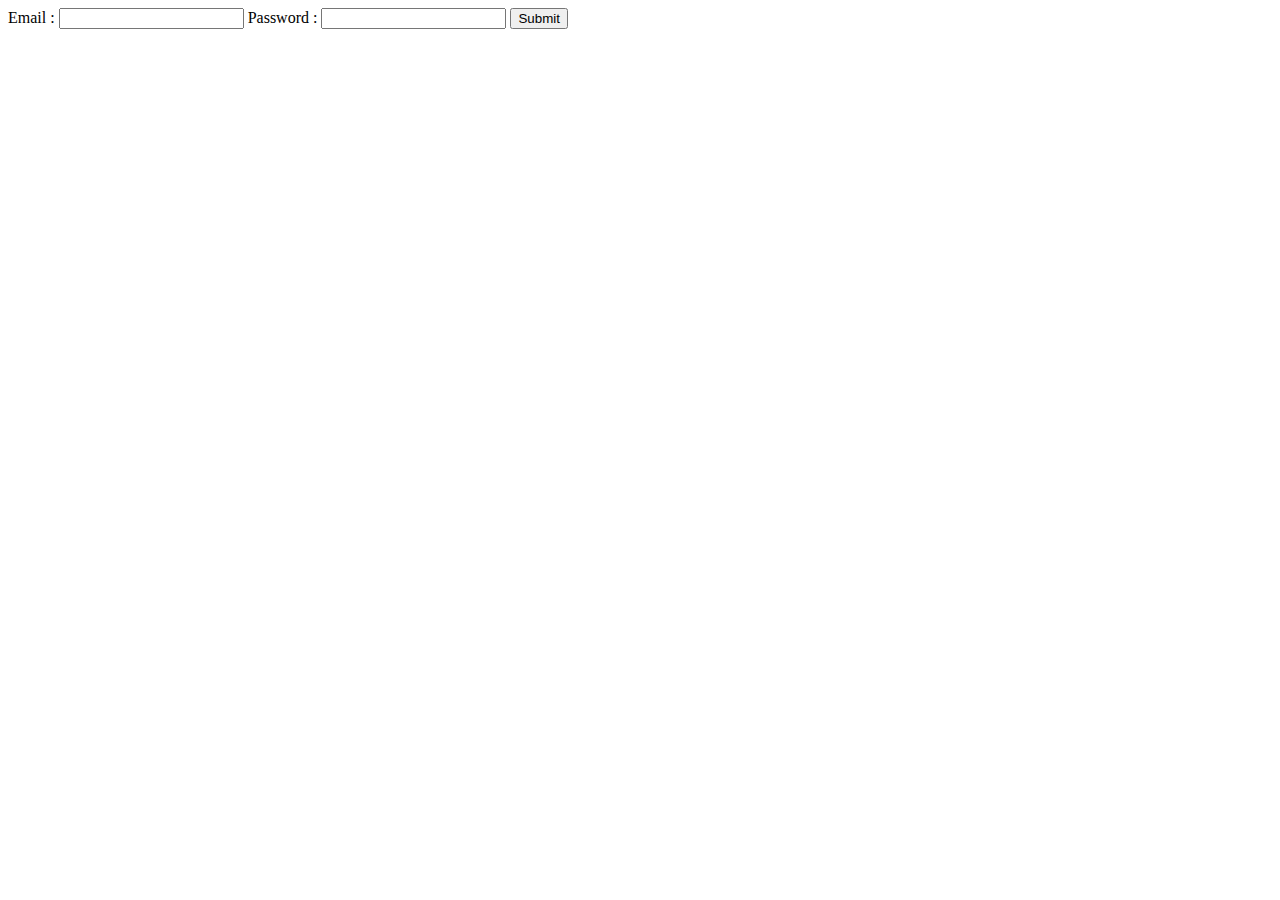
==== views/admin/login.html @ 6c3e3ad5 "Panel admin V1" ====
<!DOCTYPE html>
<html lang="en">
<head>
    <meta charset="UTF-8">
    <meta name="viewport" content="width=device-width, initial-scale=1.0">
    <title>Document</title>
</head>
<body>
    <form action="/admin/connect" method="post">
        <label for="email">Email :
            <input type="email" name="email" id="email">
        </label>
        <label for="pwd">Password :
            <input type="password" name="pwd" id="pwd">
        </label>
        <button type="submit">Submit</button>
    </form>
</body>
</html>
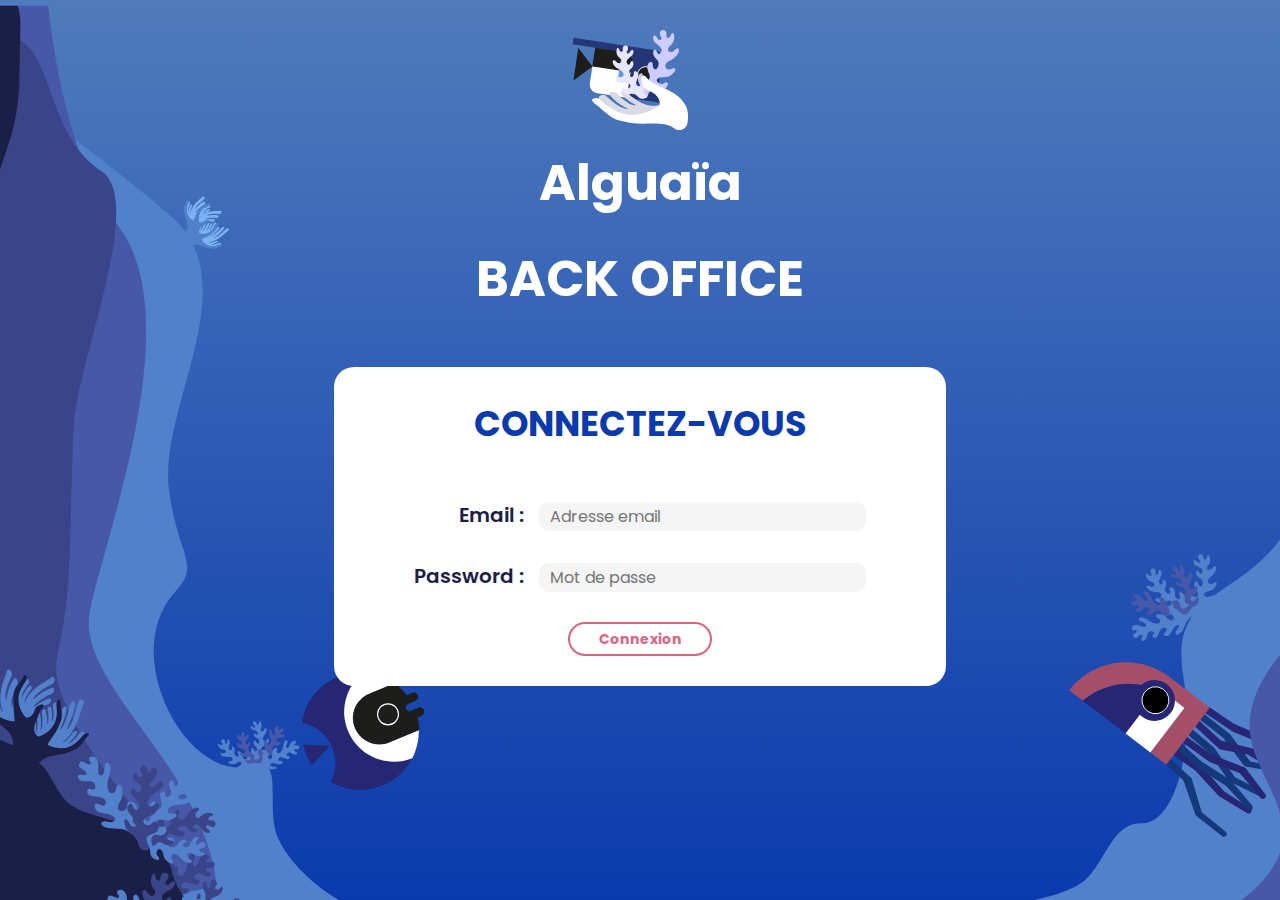
==== commit 5844187f: "Edit Panel admin" ====
--- a/views/admin/login.html
+++ b/views/admin/login.html
@@ -1,19 +1,32 @@
 <!DOCTYPE html>
-<html lang="en">
-<head>
-    <meta charset="UTF-8">
-    <meta name="viewport" content="width=device-width, initial-scale=1.0">
-    <title>Document</title>
-</head>
-<body>
-    <form action="/admin/connect" method="post">
-        <label for="email">Email :
-            <input type="email" name="email" id="email">
-        </label>
-        <label for="pwd">Password :
-            <input type="password" name="pwd" id="pwd">
-        </label>
-        <button type="submit">Submit</button>
-    </form>
-</body>
+<html lang="fr">
+    <head>
+        <meta charset="utf-8">
+        <meta name="author" content="TonNom">
+        <meta name="viewport" content="width=device-width">
+        <link rel="icon" type="image/png" href="/views/assets/img/logo.png"/>
+        <title>Titre</title>
+        <link href="/views/assets/css/reset.css" rel="stylesheet" type="text/css">
+        <link href="/views/admin/assets/css/login.css" rel="stylesheet" type="text/css">
+        <link href="assets/css/font.css" rel="stylesheet" type="text/css">
+    </head>
+    <body>
+        <div class="content">
+            <img src="/views/assets/img/logo_white.svg" id="logo" alt="Logo Alguaïa">
+            <h1>Alguaïa</h1>
+            <h1>BACK OFFICE</h1>
+            <form action="/admin/connect" method="post">
+                <h2>CONNECTEZ-VOUS</h2>
+                <div class="field">
+                    <label for="email">Email :
+                        <input type="email" name="email" id="email" placeholder="Adresse email">
+                    </label>
+                    <label for="pwd">Password :
+                        <input type="password" name="pwd" id="pwd" placeholder="Mot de passe">
+                    </label>
+                </div>
+                <button type="submit" id="submit">Connexion</button>
+            </form>
+        </div>
+    </body>
 </html>--- a/views/admin/assets/css/login.css
+++ b/views/admin/assets/css/login.css
@@ -0,0 +1,93 @@
+body{
+    background-image: url('../img/normal_bg.svg'),linear-gradient(#4F7BBC,#0B3AAD);
+    background-repeat: no-repeat;
+    background-size: cover;
+    height: 100vh;
+
+}
+@media screen and (max-width:1280px){
+    body{
+        background-image: url('../img/1280bg.svg'),linear-gradient(#4F7BBC,#0B3AAD);
+        background-repeat: no-repeat;
+        background-size: cover;
+        height: 100vh;
+    }
+}
+.content {
+    height: 100vh;
+    display: flex;
+    flex-direction: column;
+    align-items: center;
+}
+#logo{
+    margin: 30px 0 15px 0; 
+    height: 100px;
+}
+h1{
+    font-family: 'Poppins';
+    font-size:50px ;
+    font-weight: bold;
+    margin-bottom: 20px;
+    color: white;
+}
+form{
+width: 612px;
+height: 319px;
+background-color: white;
+border-radius: 20px;
+display: flex;
+flex-direction: column;
+box-sizing: border-box;
+padding: 30px;
+align-items: center;
+margin-top: 30px;
+}
+h2{
+    font-family: 'Poppins';
+    font-weight: bold;
+    font-size: 35px;
+    margin-bottom: 50px;
+    color: #0B3AAD;
+}
+label{
+    margin-bottom: 30px;
+    font-family: 'Poppins';
+    font-size: 20px;
+    font-weight: 600;
+    color: #1B1F47;
+}
+input{
+    background-color: #F5F5F5;
+    border-radius: 10px;
+    width: 327px;
+    height: 29px;
+    border: none;
+    font-family: 'Poppins';
+    font-size: 16px;
+    box-sizing: border-box;
+    padding: 11px;
+    margin-left:10px ;
+    color: #1B1F47;
+}
+.field{
+    display: flex;
+    flex-direction: column;
+    align-items: flex-end;
+}
+#submit{
+    border-radius: 28px;
+    width: 143.82px;
+    height: 34px;
+    box-sizing: border-box;
+    font-family: 'Poppins';
+    font-size: 14px;
+    font-weight: bold;
+    border: solid 2px #DA657F;
+    background: none;
+    color: #DA657F;
+    cursor: pointer;
+}
+#submit:hover{
+    background-color: #DA657F;
+    color:white;
+}